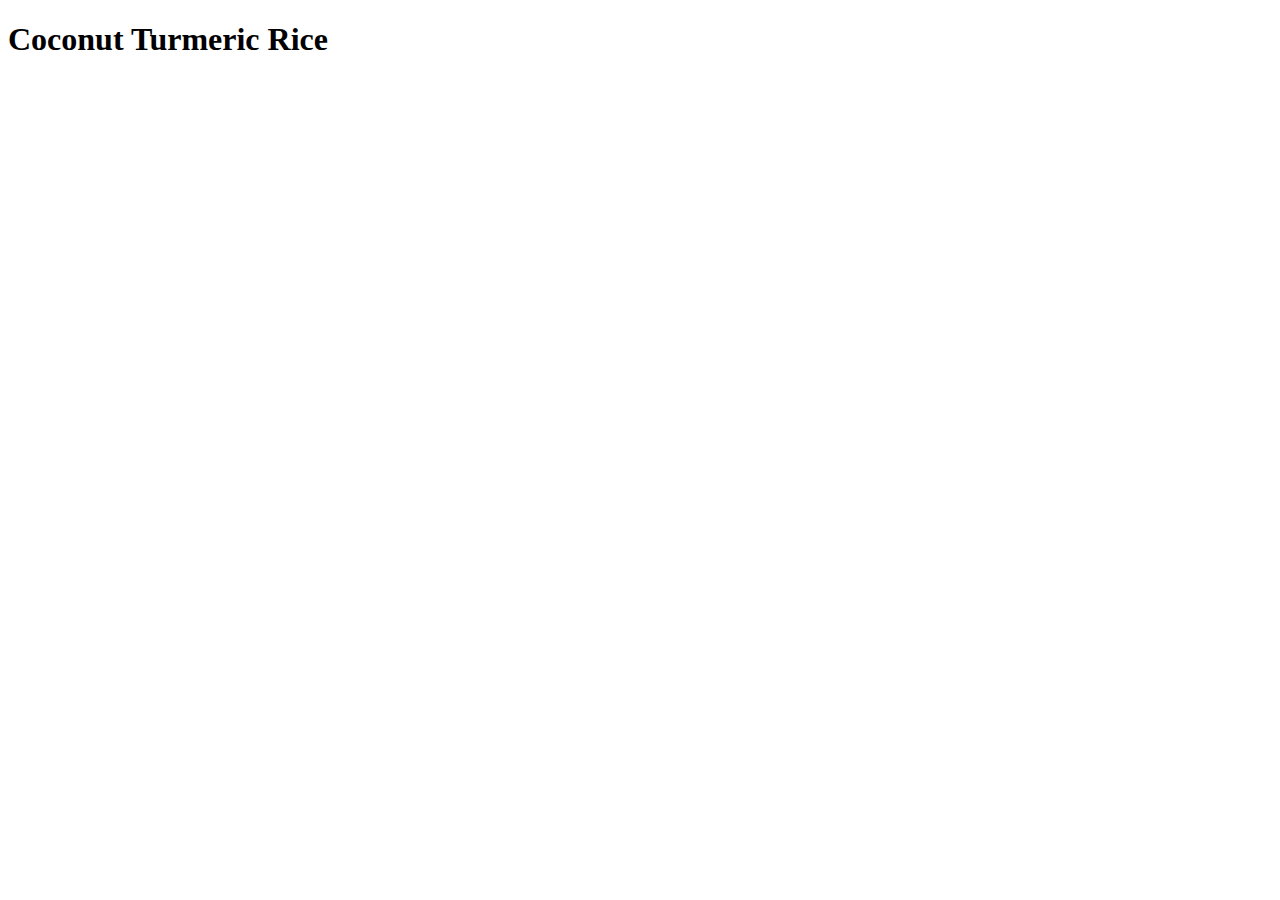
==== recipes/rice.html @ 39343822 "Added photos, styling, and animation" ====
<!DOCTYPE html>
<html lang="en">
<head>
    <meta charset="UTF-8">
    <meta http-equiv="X-UA-Compatible" content="IE=edge">
    <meta name="viewport" content="width=device-width, initial-scale=1.0">
    <title>Cocnut Turmeric Rice</title>
</head>
<body>
    <h1>Coconut Turmeric Rice</h1>
</body>
</html>
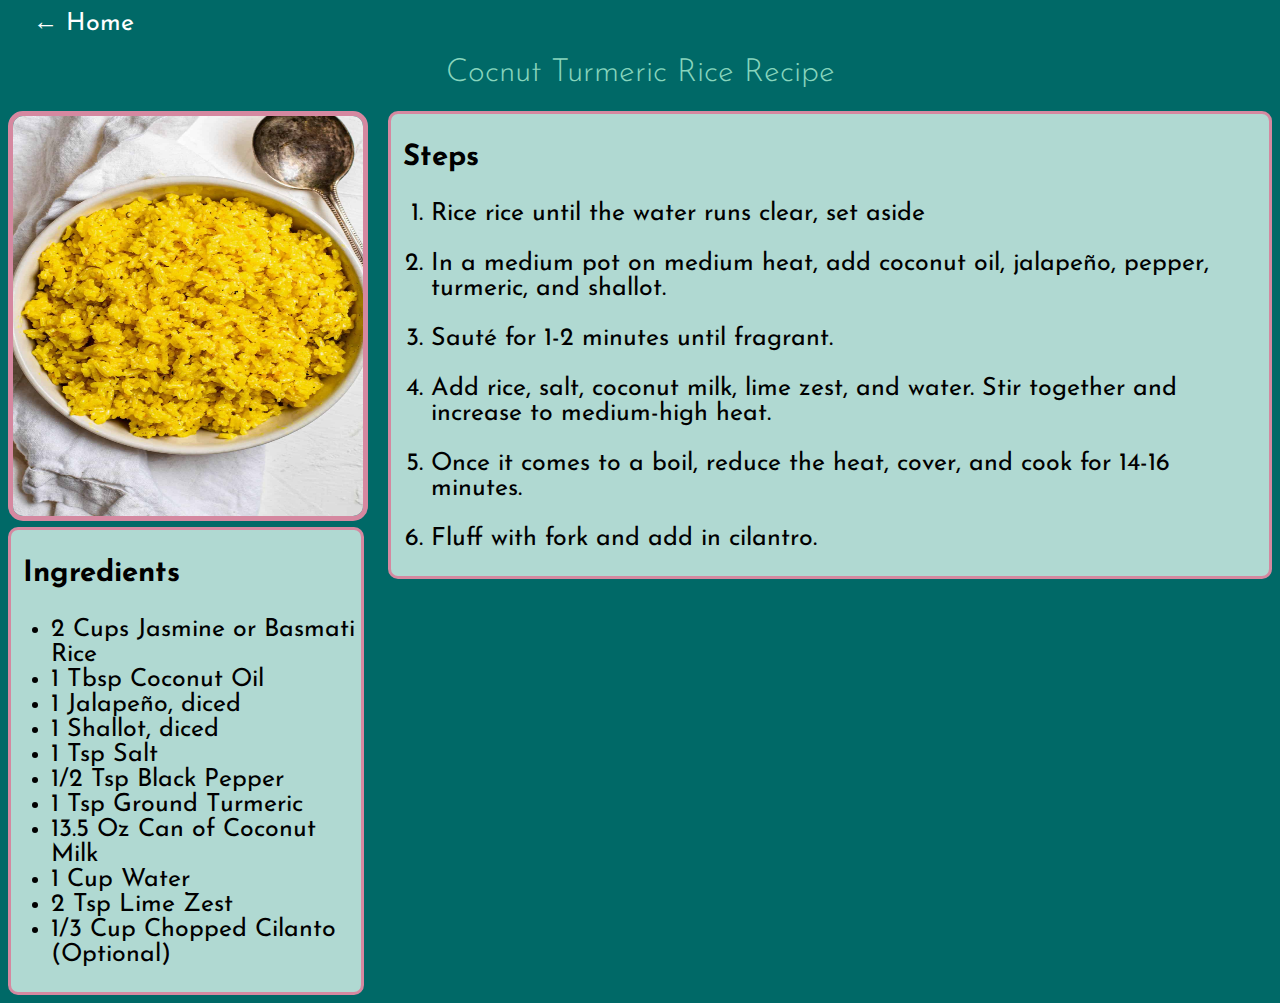
==== commit 0e498039: "Finished recipe pages." ====
--- a/recipes/rice.html
+++ b/recipes/rice.html
@@ -4,9 +4,55 @@
     <meta charset="UTF-8">
     <meta http-equiv="X-UA-Compatible" content="IE=edge">
     <meta name="viewport" content="width=device-width, initial-scale=1.0">
-    <title>Cocnut Turmeric Rice</title>
+    <link href="../style.css" rel="stylesheet">
+    <link rel="preconnect" href="https://fonts.googleapis.com">
+    <link rel="preconnect" href="https://fonts.gstatic.com" crossorigin>
+    <link href="https://fonts.googleapis.com/css2?family=Josefin+Sans:wght@400;700&display=swap" rel="stylesheet">
+    <title>Coconut Turmeric Rice</title>
 </head>
 <body>
-    <h1>Coconut Turmeric Rice</h1>
+    <div class="backbutton"><a href="../index.html">&#8592; Home</a></div>
+    <h1 class="title">Cocnut Turmeric Rice Recipe</h1>
+    <div class="content">
+        <div class="left">
+            
+            <img src="../recipe-images/cococutrice.jpeg">
+            <div class="ingredients">
+                <h3>Ingredients</h3>
+                <ul>
+                    <li>2 Cups Jasmine or Basmati Rice</li>
+                   <li>1 Tbsp Coconut Oil</li>
+                   <li>1 Jalapeño, diced</li>
+                   <li>1 Shallot, diced</li>
+                   <li>1 Tsp Salt</li>
+                   <li>1/2 Tsp Black Pepper</li>
+                   <li>1 Tsp Ground Turmeric</li>
+                   <li>13.5 Oz Can of Coconut Milk</li>
+                   <li>1 Cup Water</li>
+                  <li>2 Tsp Lime Zest</li>
+                   <li>1/3 Cup Chopped Cilanto (Optional)</li>
+                </ul>
+            </div>
+        </div>
+        <div class="right">
+            <div class="steps">
+                <h3>Steps</h3>
+                <ol>
+                   <li>Rice rice until the water runs clear, set aside</li>
+                   <br>
+                   <li>In a medium pot on medium heat, add coconut oil, jalapeño, pepper, turmeric, and shallot.</li>
+                   <br>
+                   <li>Sauté for 1-2 minutes until fragrant.</li>
+                   <br>
+                   <li>Add rice, salt, coconut milk, lime zest, and water. Stir together and increase to medium-high heat.</li>
+                   <br>
+                   <li>Once it comes to a boil, reduce the heat, cover, and cook for 14-16 minutes.</li>
+                   <br>
+                   <li>Fluff with fork and add in cilantro.</li>
+                </ol>
+                </div>
+            </div>
+        </div>
+    </div>
 </body>
 </html>--- a/style.css
+++ b/style.css
@@ -0,0 +1,142 @@
+@import url('https://fonts.googleapis.com/css2?family=Josefin+Sans&display=swap');
+@import url('https://fonts.googleapis.com/css2?family=Josefin+Sans:wght@400;700&display=swap');
+@keyframes fadein {
+    from { opacity: 0}
+    to   { opacity: 1}
+}
+@keyframes Slide_Up {
+    0% {
+        transform: translateY(250px);
+    }
+    100% {
+        transform: translateY(0px);
+    }
+}
+
+@keyframes SlideRight {
+    0% {
+        transform: translateX(-150px);
+    }
+    100% {
+        transform: translateX(0px);
+    }
+}
+
+h1,h2,h3 h4,h5,h6{
+    font-weight: 300;
+    text-align: center;
+    color: #88D5BD;
+}
+
+h1{ 
+    font-family: 'Josefin Sans'; 
+} 
+
+h3 {
+    padding-left: 12px;
+}
+
+.heading{
+    background: -webkit-linear-gradient(#88D5BD, #D59E88);
+    -webkit-background-clip: text;
+    -webkit-text-fill-color: transparent;
+    animation: fadein 3s ease;
+  
+}
+
+
+
+html{
+
+    font-family: 'Josefin Sans'; 
+    
+}
+
+body {
+    background-color: #006967;
+    
+}
+
+.item img:hover {
+    transform: scale(1.05);
+    transition:all ease-in-out;
+    border-radius: 15px;
+    box-shadow: 0 0 5px #d588a0
+}
+
+.heading{
+    font-size: 62px;
+    font-family: "Josefin Sans";
+}
+
+a {
+    text-decoration: none;
+}
+
+
+div img{
+    width: 350px;
+    height: 400px;
+    border-radius: 15px;
+    border: #d588a0 5px solid;
+}
+
+.content {
+    display:flex;
+    flex-direction: row;
+    justify-content: center;
+    font-size: 25px;
+    gap: 20px
+}
+
+.item{
+    display: flex;
+    flex-direction: row;
+    gap: 10px;
+    align-items: center;
+    text-align: center;
+    width: 400px;
+    animation: Slide_Up 1.4s ease-out;
+}
+
+p{
+    color: #D3EDE4;
+    font-family: "Josefin Sans";
+}
+
+p:hover{
+    transform: scale(1.12);
+}
+
+.ingredients{
+    background-color: #d3f0e7d5;
+    border: #d588a0 3px solid;
+    border-radius: 10px;
+    animation: fadein 2s;
+    padding-right: 0px;
+    width: 350px;
+}
+
+.steps{
+    background-color: #d3f0e7d5;
+    border: #d588a0 3px solid;
+    border-radius: 10px;
+    animation: fadein 2s;
+    padding-right: 10px;
+    min-height: 400px;
+}
+
+.left img{
+    animation: SlideRight 0.8s ease-in-out;
+}
+
+.backbutton a{
+    color: white;
+    font-size: 25px;
+    padding-left: 25px;
+    padding-top: 25px;
+}
+
+.backbutton a:hover{
+    color:#d588a0;
+}
